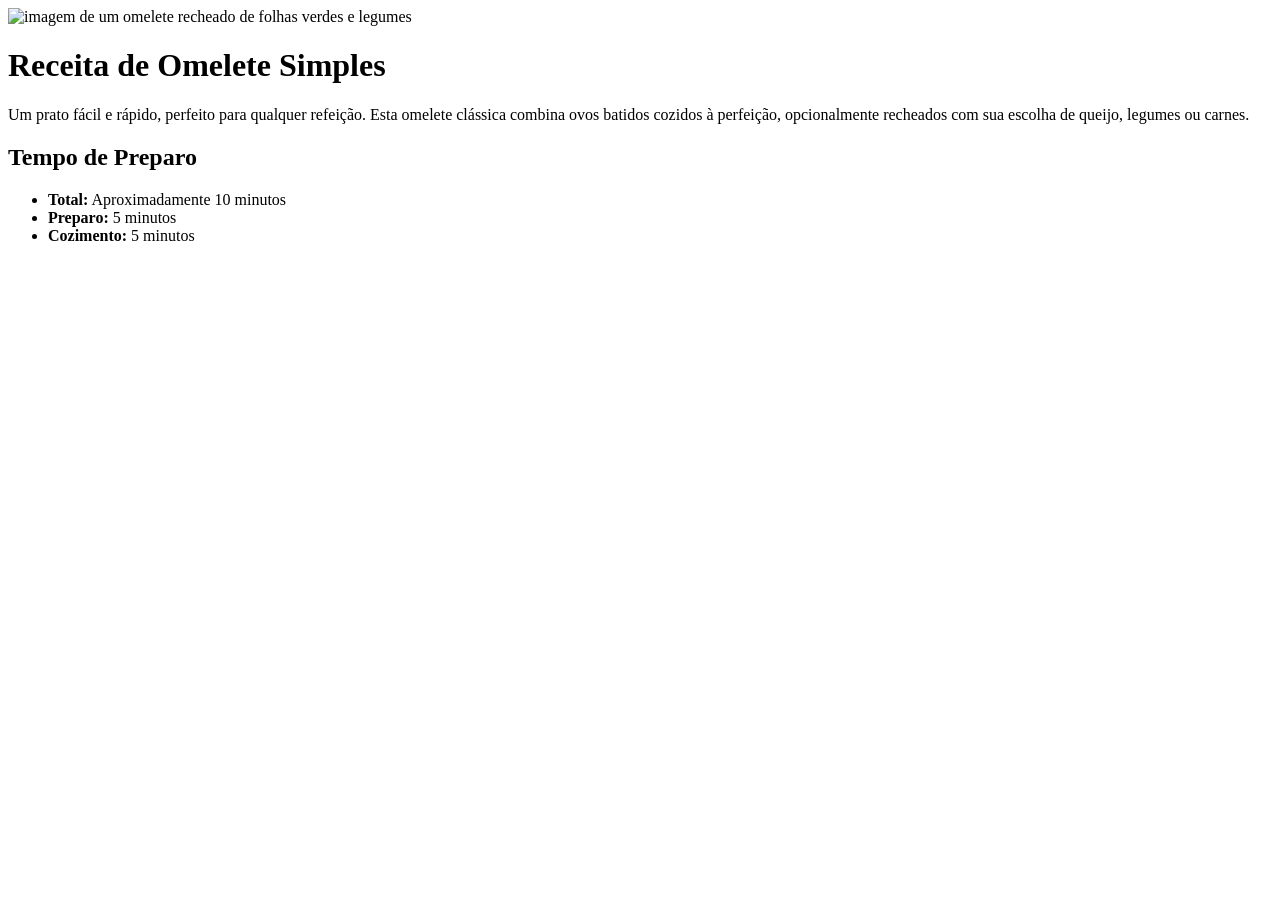
==== assets/index.html @ 696f5c57 "segundo commit do HTML" ====
<!DOCTYPE html>
<html lang="pt-BR">
<head>
    <meta charset="UTF-8">
    <meta name="viewport" content="width=device-width, initial-scale=1.0">
    <title>Receita de Omelete</title>
</head>
<body>
    <div>
        <img src="./image-omelette.jpeg" alt="imagem de um omelete recheado de folhas verdes e legumes">
        <h1>Receita de Omelete Simples</h1>
        <p>Um prato fácil e rápido, perfeito para qualquer refeição. Esta omelete
        clássica combina ovos batidos cozidos à perfeição, opcionalmente recheados
        com sua escolha de queijo, legumes ou carnes.</p>

        <div>
            <h2>Tempo de Preparo</h2>

            <ul>
                <li>
                    <strong>Total:</strong> Aproximadamente 10 minutos
                </li>
                <li>
                    <strong>Preparo:</strong> 5 minutos
                </li>
                <li>
                    <strong>Cozimento:</strong> 5 minutos
                </li>
            </ul>
        </div>
    </div>
</body>
</html>
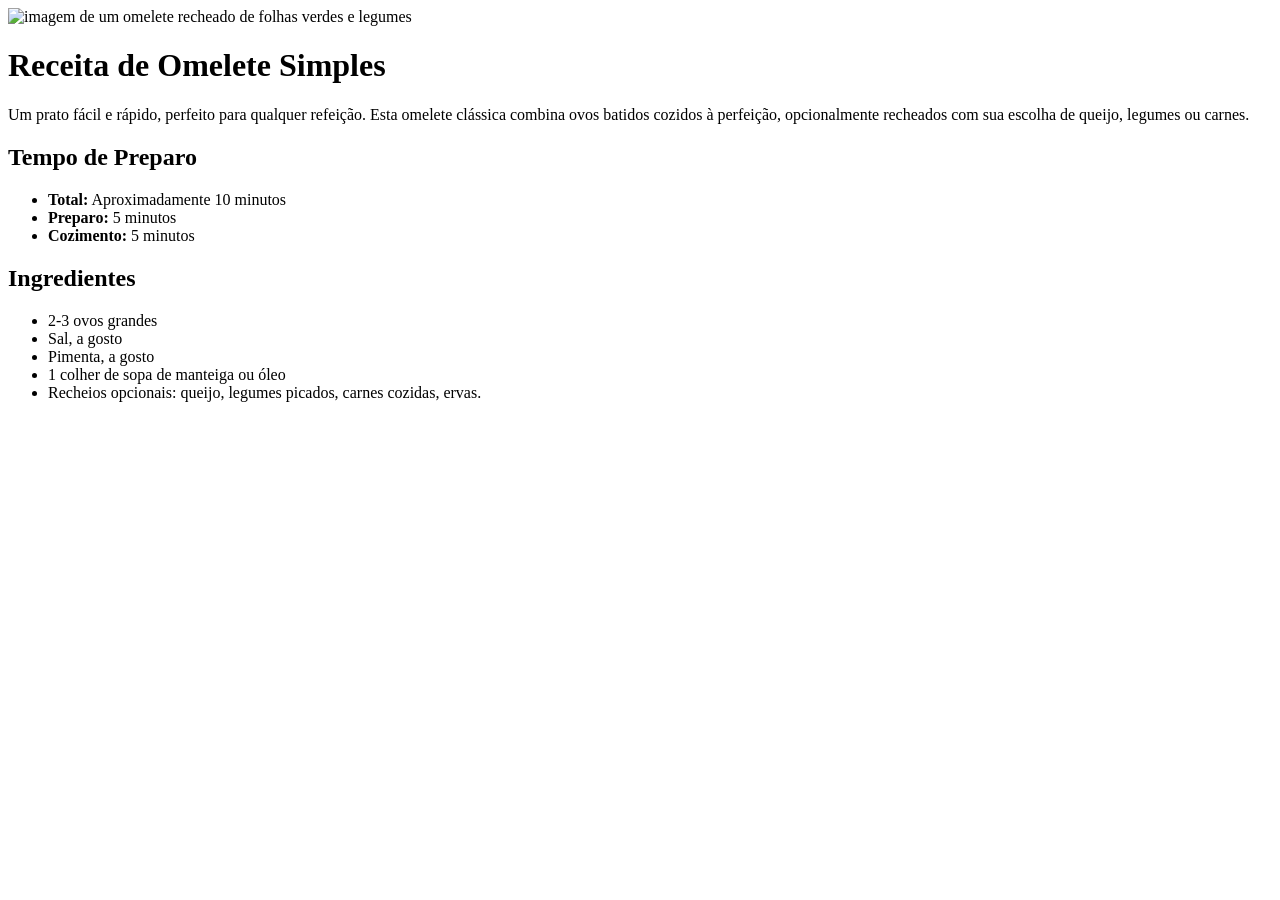
==== commit 072ca7f4: "terceiro commit do HTML" ====
--- a/assets/index.html
+++ b/assets/index.html
@@ -28,6 +28,18 @@
                 </li>
             </ul>
         </div>
+
+        <div>
+            <h2>Ingredientes</h2>
+
+            <ul>
+                <li>2-3 ovos grandes</li>
+                <li>Sal, a gosto</li>
+                <li>Pimenta, a gosto</li>
+                <li>1 colher de sopa de manteiga ou óleo</li>
+                <li>Recheios opcionais: queijo, legumes picados, carnes cozidas, ervas.</li>
+            </ul>
+        </div>
     </div>
 </body>
 </html>
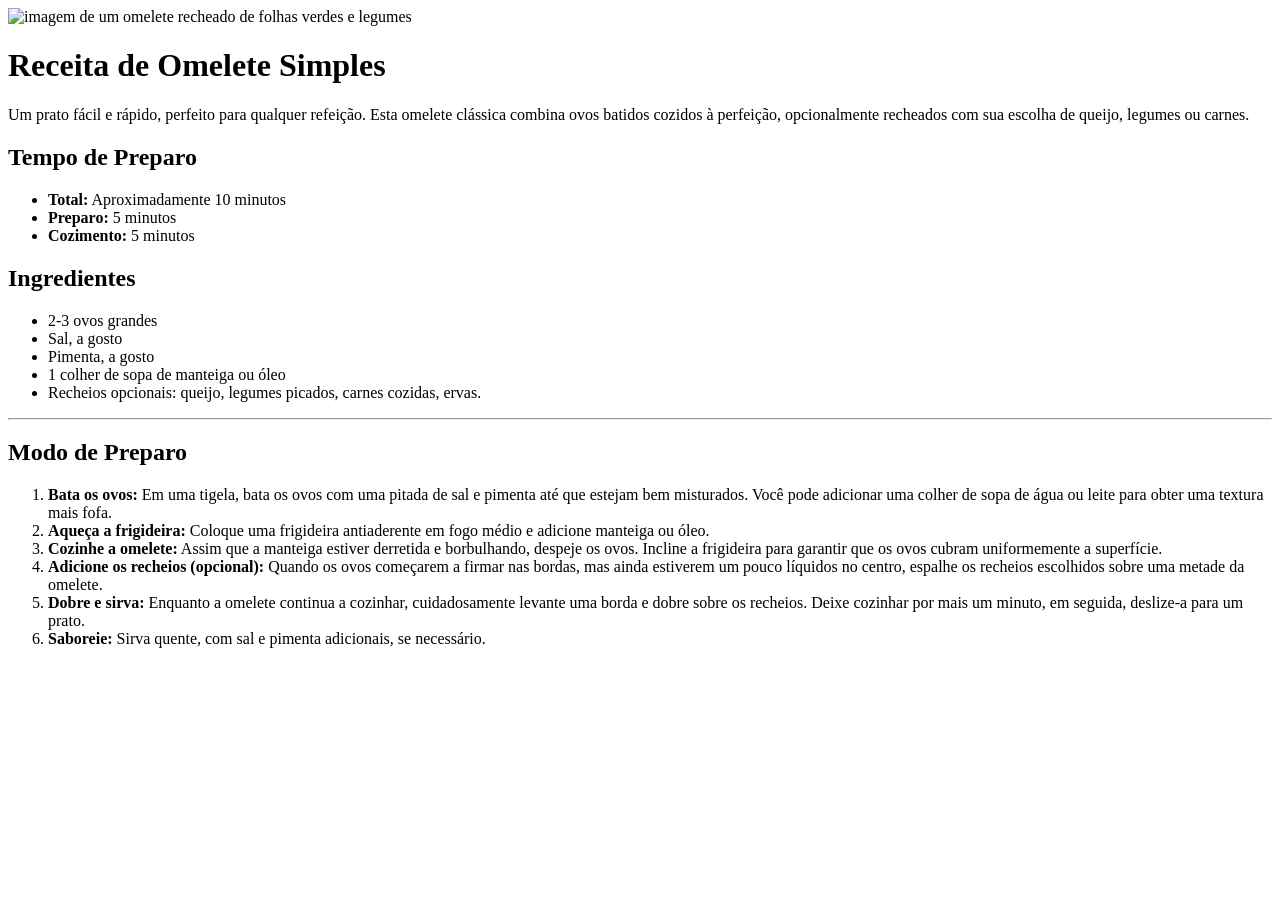
==== commit bc098697: "quarto commit do HTML" ====
--- a/assets/index.html
+++ b/assets/index.html
@@ -40,6 +40,37 @@
                 <li>Recheios opcionais: queijo, legumes picados, carnes cozidas, ervas.</li>
             </ul>
         </div>
+
+        <hr>
+
+        <div>
+            <h2>Modo de Preparo</h2>
+
+            <ol>
+                <li>
+                    <strong>Bata os ovos:</strong> Em uma tigela, bata os ovos com uma pitada de sal e pimenta até que estejam bem misturados. 
+                    Você pode adicionar uma colher de sopa de água ou leite para obter uma textura mais fofa.
+                </li>
+                <li>
+                    <strong>Aqueça a frigideira:</strong> Coloque uma frigideira antiaderente em fogo médio e adicione manteiga ou óleo.
+                </li>
+                <li>
+                    <strong>Cozinhe a omelete:</strong> Assim que a manteiga estiver derretida e borbulhando, despeje os ovos.
+                    Incline a frigideira para garantir que os ovos cubram uniformemente a superfície.
+                </li>
+                <li>
+                    <strong>Adicione os recheios (opcional):</strong> Quando os ovos começarem a firmar nas bordas, mas ainda estiverem um
+                    pouco líquidos no centro, espalhe os recheios escolhidos sobre uma metade da omelete.
+                </li>
+                <li>
+                    <strong>Dobre e sirva:</strong> Enquanto a omelete continua a cozinhar, cuidadosamente levante uma borda e dobre sobre
+                    os recheios. Deixe cozinhar por mais um minuto, em seguida, deslize-a para um prato.
+                </li>
+                <li>
+                    <strong>Saboreie:</strong> Sirva quente, com sal e pimenta adicionais, se necessário.
+                </li>
+            </ol>
+        </div>
     </div>
 </body>
 </html>
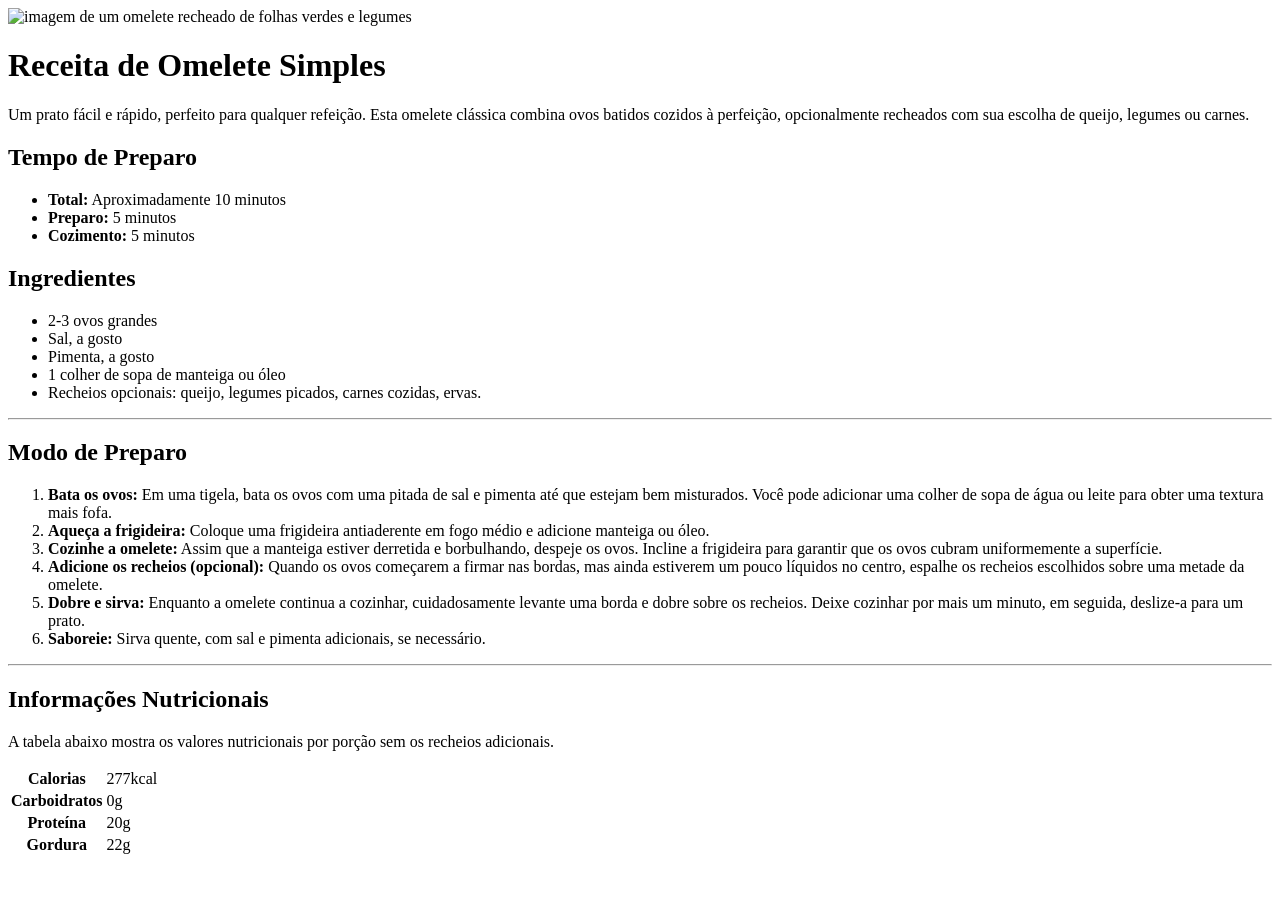
==== commit e7055040: "quinto commit do HTML" ====
--- a/assets/index.html
+++ b/assets/index.html
@@ -71,6 +71,35 @@
                 </li>
             </ol>
         </div>
+
+        <hr>
+
+        <div>
+            <h2>Informações Nutricionais</h2>
+
+            <p>A tabela abaixo mostra os valores nutricionais por porção sem os recheios
+                adicionais.
+            </p>
+
+            <table>
+                <tr>
+                    <th>Calorias</th>
+                    <td>277kcal</td>
+                </tr>
+                <tr>
+                    <th>Carboidratos</th>
+                    <td>0g</td>
+                </tr>
+                <tr>
+                    <th>Proteína</th>
+                    <td>20g</td>
+                </tr>
+                <tr>
+                    <th>Gordura</th>
+                    <td>22g</td>
+                </tr>
+            </table>
+        </div>
     </div>
 </body>
 </html>
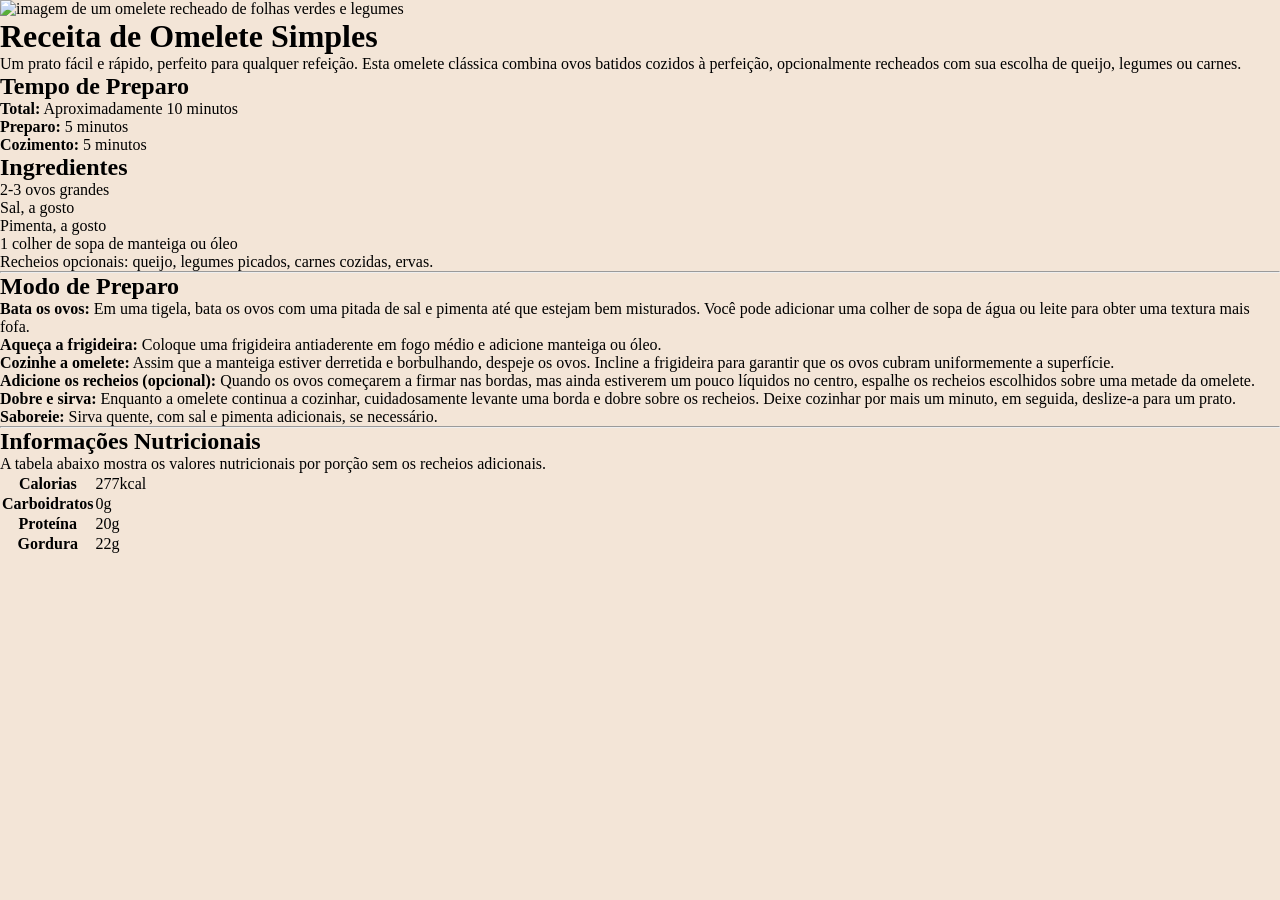
==== commit 16cdf1b7: "primeiro commit do CSS" ====
--- a/assets/index.html
+++ b/assets/index.html
@@ -3,6 +3,10 @@
 <head>
     <meta charset="UTF-8">
     <meta name="viewport" content="width=device-width, initial-scale=1.0">
+    <link rel="preconnect" href="https://fonts.googleapis.com">
+    <link rel="preconnect" href="https://fonts.gstatic.com" crossorigin>
+    <link href="https://fonts.googleapis.com/css2?family=Lora:ital,wght@0,400..700;1,400..700&family=Outfit:wght@100..900&display=swap" rel="stylesheet">
+    <link rel="stylesheet" href="style.css">
     <title>Receita de Omelete</title>
 </head>
 <body>
--- a/assets/style.css
+++ b/assets/style.css
@@ -0,0 +1,10 @@
+*{
+    margin: 0;
+    padding: 0;
+    box-sizing: border-box;
+
+}
+
+body {
+    background-color: #f3e5d7;
+}
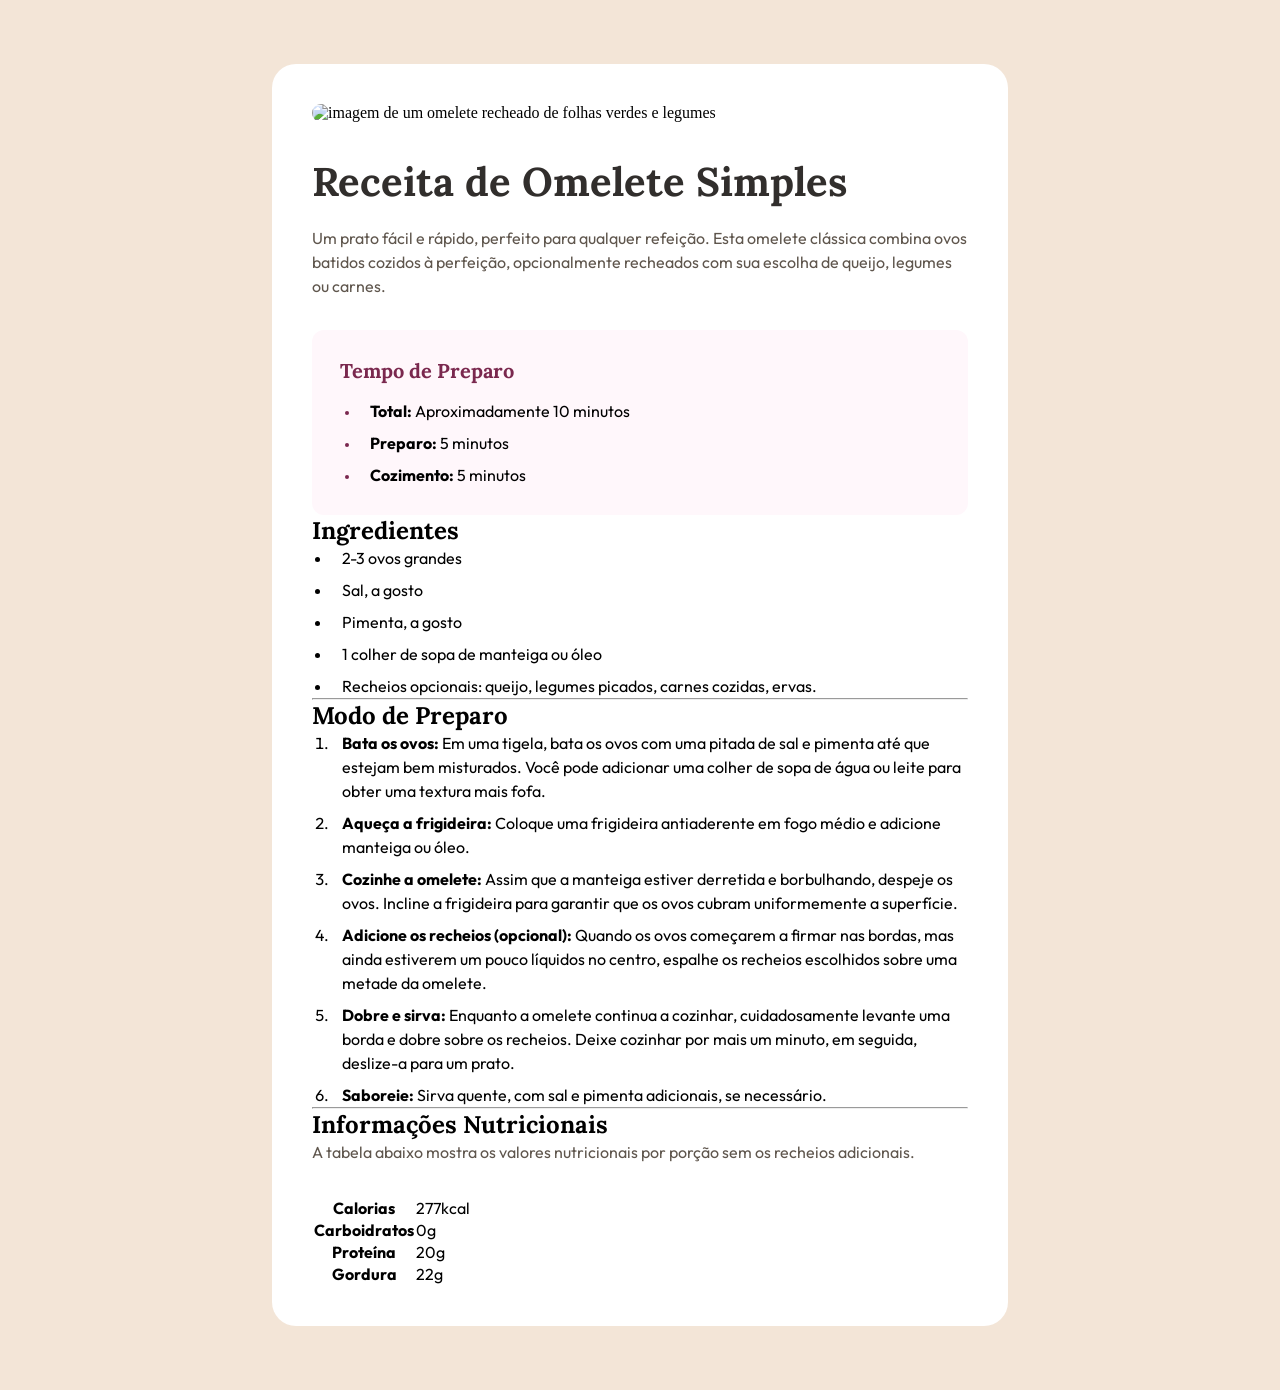
==== commit 000c55d4: "quinto commit do CSS" ====
--- a/assets/index.html
+++ b/assets/index.html
@@ -17,7 +17,7 @@
         clássica combina ovos batidos cozidos à perfeição, opcionalmente recheados
         com sua escolha de queijo, legumes ou carnes.</p>
 
-        <div>
+        <div class="tempo">
             <h2>Tempo de Preparo</h2>
 
             <ul>
@@ -33,7 +33,7 @@
             </ul>
         </div>
 
-        <div>
+        <div class="ingredientes">
             <h2>Ingredientes</h2>
 
             <ul>
@@ -47,7 +47,7 @@
 
         <hr>
 
-        <div>
+        <div class="modo">
             <h2>Modo de Preparo</h2>
 
             <ol>
@@ -78,7 +78,7 @@
 
         <hr>
 
-        <div>
+        <div class="informacoes">
             <h2>Informações Nutricionais</h2>
 
             <p>A tabela abaixo mostra os valores nutricionais por porção sem os recheios
--- a/assets/style.css
+++ b/assets/style.css
@@ -7,4 +7,74 @@
 
 body {
     background-color: #f3e5d7;
+}
+
+body > div {
+    background-color: #fff;
+    max-width: 736px;
+    margin-inline: auto;
+    margin-block: 64px;
+    padding: 40px;
+    border-radius: 24px;
+}
+
+div img {
+    width: 100%;
+    border-radius: 12px;
+    margin-bottom: 40px;
+}
+
+h1, h2 {
+    font-family: 'Lora', serif;
+}
+
+h1 {
+    font-size: 40px;
+    color: #312e2c;
+    line-height: 100%;
+    margin-bottom: 24px;
+}
+
+p, li, th, td {
+    font-family: 'Outfit', sans-serif;
+}
+
+p {
+    color: #5f564d;
+    line-height: 150%;
+    margin-bottom: 32px;
+}
+
+.tempo {
+    background-color: #fff7fb;
+    padding: 28px;
+    border-radius: 12px;
+}
+
+.tempo h2 {
+    font-size: 20px;
+    font weight: 600
+    line-height: 100%
+    font-family: 'Outfit', sans-serif;
+    color: #7a284e;
+    margin-bottom: 16px;
+}
+
+li{
+    padding-left: 10px;
+    color: 5f564d;
+    line-height: 150%;
+}
+
+li + li {
+    margin-top: 8px;
+}
+
+ol, ul {
+    margin-left: 20px;
+}
+
+.tempo li::marker {
+    color: #7a284e;
+    font-size: 12px;
 }
